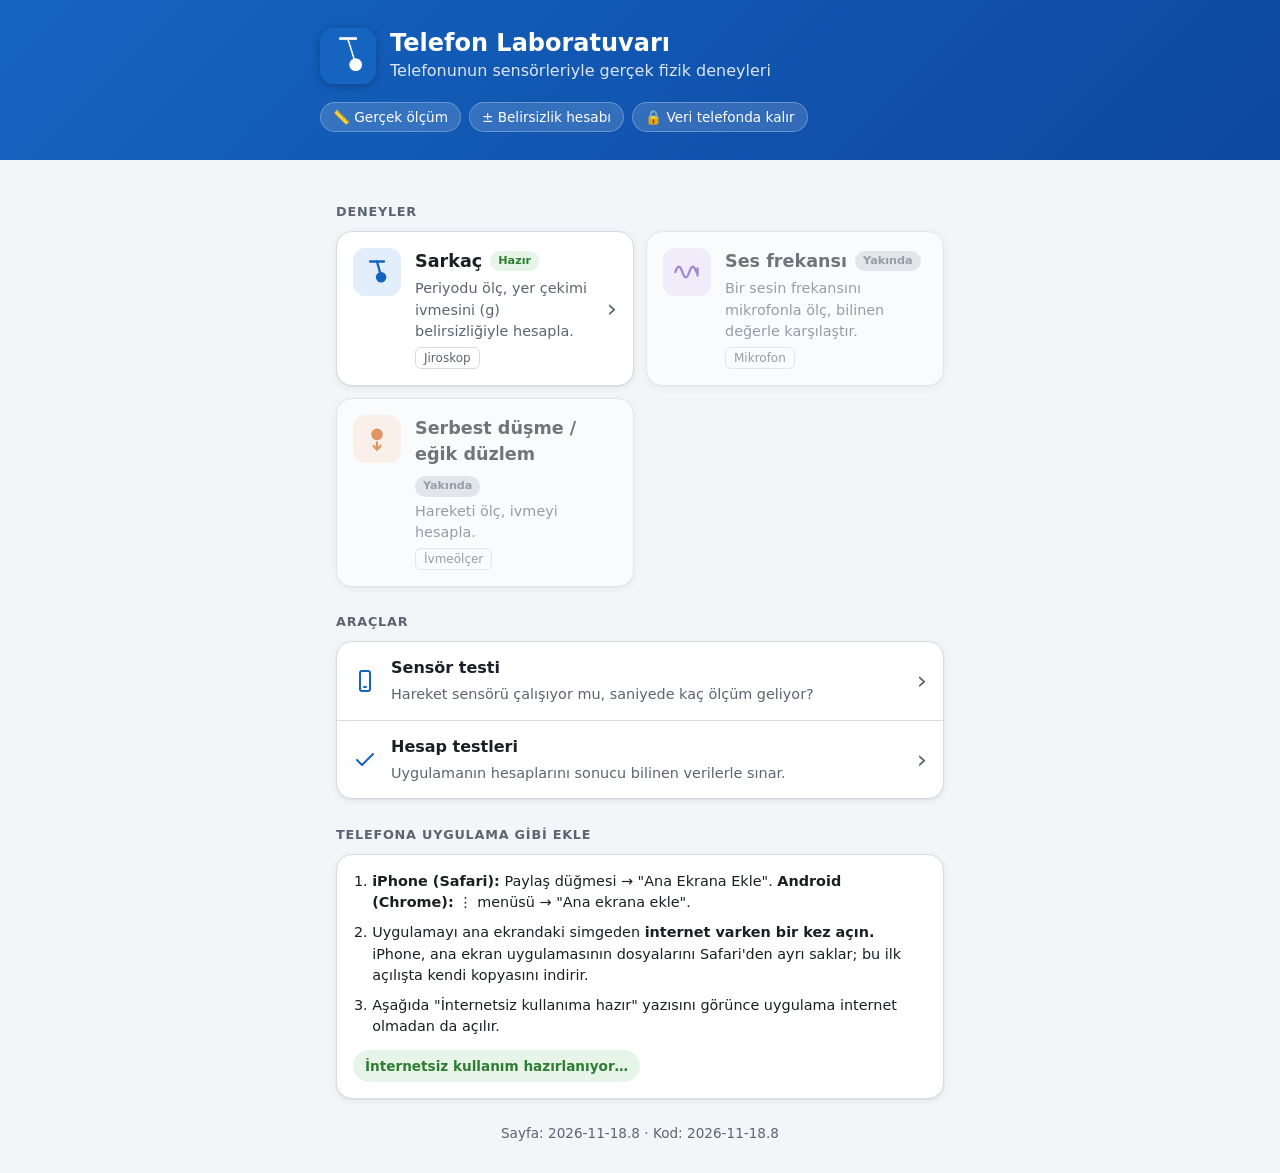
==== index.html @ b3d7de35 "Ana menü yeni tasarım: kartlar, simgeler, durum rozetleri - Mavi geçişli üst şerit: uygulama simgesi" ====
<!doctype html>
<html lang="tr">
<head>
  <meta charset="utf-8">
  <meta name="viewport" content="width=device-width, initial-scale=1, viewport-fit=cover">
  <title>Telefon Laboratuvarı</title>
  <!-- Uygulama (PWA) bilgileri: ana ekrana ekleme, simge, renk -->
  <link rel="manifest" href="manifest.webmanifest">
  <meta name="theme-color" content="#1565c0">
  <link rel="icon" href="ikonlar/ikon-192.png">
  <link rel="apple-touch-icon" href="ikonlar/ikon-180.png">
  <meta name="apple-mobile-web-app-title" content="Telefon Lab">
  <meta name="apple-mobile-web-app-capable" content="yes">
  <link rel="stylesheet" href="css/stil.css">
</head>
<body class="ana-sayfa">
  <!-- Üst bölüm: uygulama simgesi, adı ve kısa tanıtım -->
  <header class="kahraman">
    <div class="kahraman-ic">
      <img class="kahraman-ikon" src="ikonlar/ikon-192.png" alt="" width="56" height="56">
      <div>
        <h1>Telefon Laboratuvarı</h1>
        <p>Telefonunun sensörleriyle gerçek fizik deneyleri</p>
      </div>
    </div>
    <ul class="ozellikler" aria-label="Uygulamanın özellikleri">
      <li>📏 Gerçek ölçüm</li>
      <li>± Belirsizlik hesabı</li>
      <li>🔒 Veri telefonda kalır</li>
    </ul>
  </header>

  <main>
    <h2 class="bolum-basligi">Deneyler</h2>
    <div class="kartlar">
      <!-- Hazır deney: kartın tamamı bağlantı -->
      <a class="kart" href="sarkac.html">
        <span class="kart-ikon ikon-mavi" aria-hidden="true">
          <!-- Sarkaç simgesi -->
          <svg viewBox="0 0 24 24"><path d="M6 3h12" /><path d="M12 3l3 11" /><circle cx="15.5" cy="16.5" r="3.5" class="dolu" /></svg>
        </span>
        <span class="kart-metin">
          <span class="kart-baslik">Sarkaç <span class="rozet rozet-hazir">Hazır</span></span>
          <span class="kart-aciklama">Periyodu ölç, yer çekimi ivmesini (g) belirsizliğiyle hesapla.</span>
          <span class="kart-sensor">Jiroskop</span>
        </span>
        <span class="kart-ok" aria-hidden="true">›</span>
      </a>

      <!-- Henüz hazır olmayan deneyler: bağlantı değil -->
      <div class="kart kart-pasif" aria-disabled="true">
        <span class="kart-ikon ikon-mor" aria-hidden="true">
          <!-- Ses dalgası simgesi -->
          <svg viewBox="0 0 24 24"><path d="M2 12c2-6 4-6 6 0s4 6 6 0 4-6 6 0" /><path d="M21 9v6" /></svg>
        </span>
        <span class="kart-metin">
          <span class="kart-baslik">Ses frekansı <span class="rozet">Yakında</span></span>
          <span class="kart-aciklama">Bir sesin frekansını mikrofonla ölç, bilinen değerle karşılaştır.</span>
          <span class="kart-sensor">Mikrofon</span>
        </span>
      </div>

      <div class="kart kart-pasif" aria-disabled="true">
        <span class="kart-ikon ikon-turuncu" aria-hidden="true">
          <!-- Düşen top simgesi -->
          <svg viewBox="0 0 24 24"><circle cx="12" cy="8" r="4" class="dolu" /><path d="M12 15v6" /><path d="M9 18l3 3 3-3" /></svg>
        </span>
        <span class="kart-metin">
          <span class="kart-baslik">Serbest düşme / eğik düzlem <span class="rozet">Yakında</span></span>
          <span class="kart-aciklama">Hareketi ölç, ivmeyi hesapla.</span>
          <span class="kart-sensor">İvmeölçer</span>
        </span>
      </div>
    </div>

    <h2 class="bolum-basligi">Araçlar</h2>
    <div class="liste-kutusu">
      <a class="liste-satiri" href="sensor-testi.html">
        <span class="liste-ikon" aria-hidden="true">
          <svg viewBox="0 0 24 24"><rect x="7" y="2" width="10" height="20" rx="2" /><path d="M11 18h2" /></svg>
        </span>
        <span class="kart-metin">
          <span class="liste-baslik">Sensör testi</span>
          <span class="kart-aciklama">Hareket sensörü çalışıyor mu, saniyede kaç ölçüm geliyor?</span>
        </span>
        <span class="kart-ok" aria-hidden="true">›</span>
      </a>
      <a class="liste-satiri" href="testler/index.html">
        <span class="liste-ikon" aria-hidden="true">
          <svg viewBox="0 0 24 24"><path d="M4 12l5 5L20 6" /></svg>
        </span>
        <span class="kart-metin">
          <span class="liste-baslik">Hesap testleri</span>
          <span class="kart-aciklama">Uygulamanın hesaplarını sonucu bilinen verilerle sınar.</span>
        </span>
        <span class="kart-ok" aria-hidden="true">›</span>
      </a>
    </div>

    <h2 class="bolum-basligi">Telefona uygulama gibi ekle</h2>
    <div class="bilgi-kutusu">
      <ol class="adimlar">
        <li><strong>iPhone (Safari):</strong> Paylaş düğmesi → "Ana Ekrana Ekle".
          <strong>Android (Chrome):</strong> ⋮ menüsü → "Ana ekrana ekle".</li>
        <li>Uygulamayı ana ekrandaki simgeden <strong>internet varken bir kez açın.</strong>
          iPhone, ana ekran uygulamasının dosyalarını Safari'den ayrı saklar; bu ilk açılışta kendi kopyasını indirir.</li>
        <li>Aşağıda "İnternetsiz kullanıma hazır" yazısını görünce uygulama internet olmadan da açılır.</li>
      </ol>
      <p id="cevrimdisiDurum" class="durum-hapi"></p>
    </div>

    <p id="surum" class="kucuk surum">Sayfa: 2026-11-18.8</p>
  </main>

  <script type="module" src="js/sayfalar/ana-sayfa.js"></script>
</body>
</html>
---- css/stil.css ----
/* css/stil.css — Tüm sayfaların ortak stili.
   Telefon ekranı öncelikli; büyük butonlar, okunaklı sayılar. */

:root {
  --arka-plan: #ffffff;
  --yazi: #1b1f24;
  --soluk-yazi: #5b6470;
  --vurgu: #1565c0;
  --hata: #c62828;
  --cizgi: #d7dce2;
  /* Grafik serilerinin renkleri */
  --seri-1: #1565c0;
  --seri-2: #e65100;
  --seri-3: #2e7d32;
  /* Ana menü kartları */
  --sayfa-zemini: #f3f5f8;   /* kartların arkasındaki hafif gri zemin */
  --kart: #ffffff;
  --golge: 0 1px 2px rgba(16, 24, 40, 0.06), 0 2px 8px rgba(16, 24, 40, 0.06);
  --basari: #2e7d32;
  --basari-zemin: #e7f4e8;
}

/* Telefon karanlık moddaysa renkleri değiştir */
@media (prefers-color-scheme: dark) {
  :root {
    --arka-plan: #121417;
    --yazi: #e8eaed;
    --soluk-yazi: #9aa3ad;
    --vurgu: #64a8f0;
    --hata: #ef7070;
    --cizgi: #2c3138;
    --seri-1: #64a8f0;
    --seri-2: #ffa25c;
    --seri-3: #6fcf7a;
    --sayfa-zemini: #0d0f12;
    --kart: #1a1d22;
    --golge: none;
    --basari: #7fd38a;
    --basari-zemin: #1d3322;
  }
}

* { box-sizing: border-box; }

body {
  margin: 0;
  background: var(--arka-plan);
  color: var(--yazi);
  font-family: system-ui, -apple-system, "Segoe UI", Roboto, sans-serif;
  line-height: 1.5;
}

main {
  max-width: 40rem;
  margin: 0 auto;
  padding: 16px;
}

h1 { font-size: 1.6rem; margin: 0.5rem 0; }
h2 { font-size: 1.1rem; margin: 1.5rem 0 0.5rem; }

button {
  font-size: 1.1rem;
  padding: 0.8rem 1.2rem;
  margin: 0.25rem 0.25rem 0.25rem 0;
  border: none;
  border-radius: 8px;
  background: var(--vurgu);
  color: #fff;
}
button:disabled { opacity: 0.4; }

select { font-size: 1rem; padding: 0.4rem; }
/* 16px'ten küçük yazı tipi iPhone'da kutuya dokununca sayfayı yakınlaştırır; 1rem = 16px */
input { font-size: 1rem; padding: 0.4rem; }
h3 { font-size: 1rem; margin: 1.2rem 0 0.3rem; }

/* Ana sonuç (ör. periyot) büyük yazılır */
.sonuc {
  font-size: 1.6rem;
  font-weight: 700;
  font-variant-numeric: tabular-nums;
  margin: 0.5rem 0;
}

/* Güvenilir olmayan sonuç: üstü çizili ve soluk */
.sonuc.guvenilmez {
  color: var(--soluk-yazi);
  text-decoration: line-through;
}

/* Grafik */
.grafik {
  display: block;
  width: 100%;
  height: 240px;
  border: 1px solid var(--cizgi);
  border-radius: 8px;
}
.aciklama { margin: 0.4rem 0; font-size: 0.9rem; }
.aciklama-etiketi { margin-right: 1rem; white-space: nowrap; }
.aciklama-noktasi {
  display: inline-block;
  width: 0.7rem;
  height: 0.7rem;
  border-radius: 50%;
  margin-right: 0.3rem;
  vertical-align: middle;
}

/* ===================== Ana menü (index.html) ===================== */

body.ana-sayfa { background: var(--sayfa-zemini); }

/* Üst bölüm: mavi geçişli şerit. iPhone'un çentiği için üstte güvenli boşluk bırakılır. */
.kahraman {
  background: linear-gradient(135deg, #1565c0 0%, #0d47a1 100%);
  color: #fff;
  padding: calc(env(safe-area-inset-top, 0px) + 28px) 16px 28px;
}
.kahraman-ic {
  max-width: 40rem;
  margin: 0 auto;
  display: flex;
  align-items: center;
  gap: 14px;
}
.kahraman-ikon {
  width: 56px;
  height: 56px;
  border-radius: 14px;
  box-shadow: 0 2px 8px rgba(0, 0, 0, 0.25);
  flex-shrink: 0;
}
.kahraman h1 { margin: 0; font-size: 1.5rem; line-height: 1.2; }
.kahraman p { margin: 2px 0 0; opacity: 0.85; }

/* Özellik "hapları" */
.ozellikler {
  max-width: 40rem;
  margin: 18px auto 0;
  padding: 0;
  list-style: none;
  display: flex;
  flex-wrap: wrap;
  gap: 8px;
}
.ozellikler li {
  background: rgba(255, 255, 255, 0.15);
  border: 1px solid rgba(255, 255, 255, 0.25);
  border-radius: 999px;
  padding: 4px 12px;
  font-size: 0.85rem;
}

.bolum-basligi {
  font-size: 0.8rem;
  font-weight: 700;
  letter-spacing: 0.06em;
  text-transform: uppercase;
  color: var(--soluk-yazi);
  margin: 1.6rem 0 0.6rem;
}

/* Deney kartları: telefonda alt alta, geniş ekranda iki sütun */
.kartlar { display: grid; gap: 12px; }
@media (min-width: 600px) {
  .kartlar { grid-template-columns: 1fr 1fr; }
}

.kart {
  display: flex;
  align-items: flex-start;
  gap: 14px;
  padding: 16px;
  background: var(--kart);
  border: 1px solid var(--cizgi);
  border-radius: 16px;
  box-shadow: var(--golge);
  color: inherit;
  text-decoration: none;
  transition: transform 0.1s ease;
}
a.kart:active, a.liste-satiri:active { transform: scale(0.98); }
.kart-pasif { opacity: 0.6; }

/* Kartın solundaki renkli simge kutusu */
.kart-ikon {
  width: 48px;
  height: 48px;
  border-radius: 12px;
  display: grid;
  place-items: center;
  flex-shrink: 0;
}
.kart-ikon svg, .liste-ikon svg {
  width: 28px;
  height: 28px;
  fill: none;
  stroke: currentColor;
  stroke-width: 2;
  stroke-linecap: round;
  stroke-linejoin: round;
}
.kart-ikon svg .dolu, .liste-ikon svg .dolu { fill: currentColor; }
.ikon-mavi { background: #e3eefc; color: #1565c0; }
.ikon-mor { background: #efe7fb; color: #6a3fc0; }
.ikon-turuncu { background: #fdeee2; color: #d35400; }
@media (prefers-color-scheme: dark) {
  .ikon-mavi { background: #16304f; color: #8cc0f5; }
  .ikon-mor { background: #2c2240; color: #c3a6f2; }
  .ikon-turuncu { background: #3b2618; color: #f5b07a; }
}

.kart-metin { display: flex; flex-direction: column; gap: 4px; flex: 1; min-width: 0; }
.kart-baslik {
  font-weight: 700;
  font-size: 1.1rem;
  display: flex;
  flex-wrap: wrap;
  align-items: center;
  gap: 8px;
}
.kart-aciklama { font-size: 0.9rem; color: var(--soluk-yazi); }
.kart-sensor {
  align-self: flex-start;
  font-size: 0.75rem;
  color: var(--soluk-yazi);
  border: 1px solid var(--cizgi);
  border-radius: 6px;
  padding: 1px 8px;
}
.kart-ok { font-size: 1.6rem; color: var(--soluk-yazi); align-self: center; line-height: 1; }

/* Durum rozeti: "Hazır" yeşil, diğerleri gri */
.rozet {
  font-size: 0.7rem;
  font-weight: 700;
  padding: 2px 8px;
  border-radius: 999px;
  background: var(--cizgi);
  color: var(--soluk-yazi);
}
.rozet-hazir { background: var(--basari-zemin); color: var(--basari); }

/* Araçlar: tek kutu içinde satırlar */
.liste-kutusu {
  background: var(--kart);
  border: 1px solid var(--cizgi);
  border-radius: 16px;
  box-shadow: var(--golge);
  overflow: hidden;
}
.liste-satiri {
  display: flex;
  align-items: center;
  gap: 14px;
  padding: 14px 16px;
  color: inherit;
  text-decoration: none;
}
.liste-satiri + .liste-satiri { border-top: 1px solid var(--cizgi); }
.liste-ikon { color: var(--vurgu); display: grid; place-items: center; flex-shrink: 0; }
.liste-ikon svg { width: 24px; height: 24px; }
.liste-baslik { font-weight: 600; }

/* Ana ekrana ekleme kutusu */
.bilgi-kutusu {
  background: var(--kart);
  border: 1px solid var(--cizgi);
  border-radius: 16px;
  box-shadow: var(--golge);
  padding: 4px 16px 16px;
  font-size: 0.9rem;
}
.adimlar { padding-left: 1.2rem; margin: 12px 0; }
.adimlar li { margin-bottom: 8px; }
.durum-hapi {
  display: inline-block;
  margin: 0;
  padding: 6px 12px;
  border-radius: 999px;
  background: var(--basari-zemin);
  color: var(--basari);
  font-size: 0.85rem;
  font-weight: 600;
}
.durum-hapi:empty { display: none; }
.surum { text-align: center; margin-top: 1.5rem; }

/* Sayfaların üstündeki "Ana menü" bağlantısı */
.geri { display: inline-block; margin-top: 0.5rem; color: var(--vurgu); }

/* Test sayfası için */
.basarili { color: #2e7d32; }
.basarisiz { color: var(--hata); font-weight: 600; }

.durum { font-weight: 600; }
.durum.hata { color: var(--hata); }

table { width: 100%; border-collapse: collapse; }
th, td { padding: 0.4rem; border-bottom: 1px solid var(--cizgi); text-align: left; }
/* Başlık satırı olan tablolarda (thead) ilk sütun sola, diğerleri sağa yaslı */
thead th { text-align: right; font-size: 0.9rem; }
thead th:first-child, tbody td:first-child { text-align: left; }
/* Sayılar ve birimleri ("1,558 s") ikiye bölünmesin */
tbody td:not(:first-child) { white-space: nowrap; }
td {
  text-align: right;
  /* Sayılar değişirken genişlik oynamasın diye eşit genişlikli rakamlar */
  font-variant-numeric: tabular-nums;
}

.kucuk { font-size: 0.85rem; color: var(--soluk-yazi); word-break: break-word; }
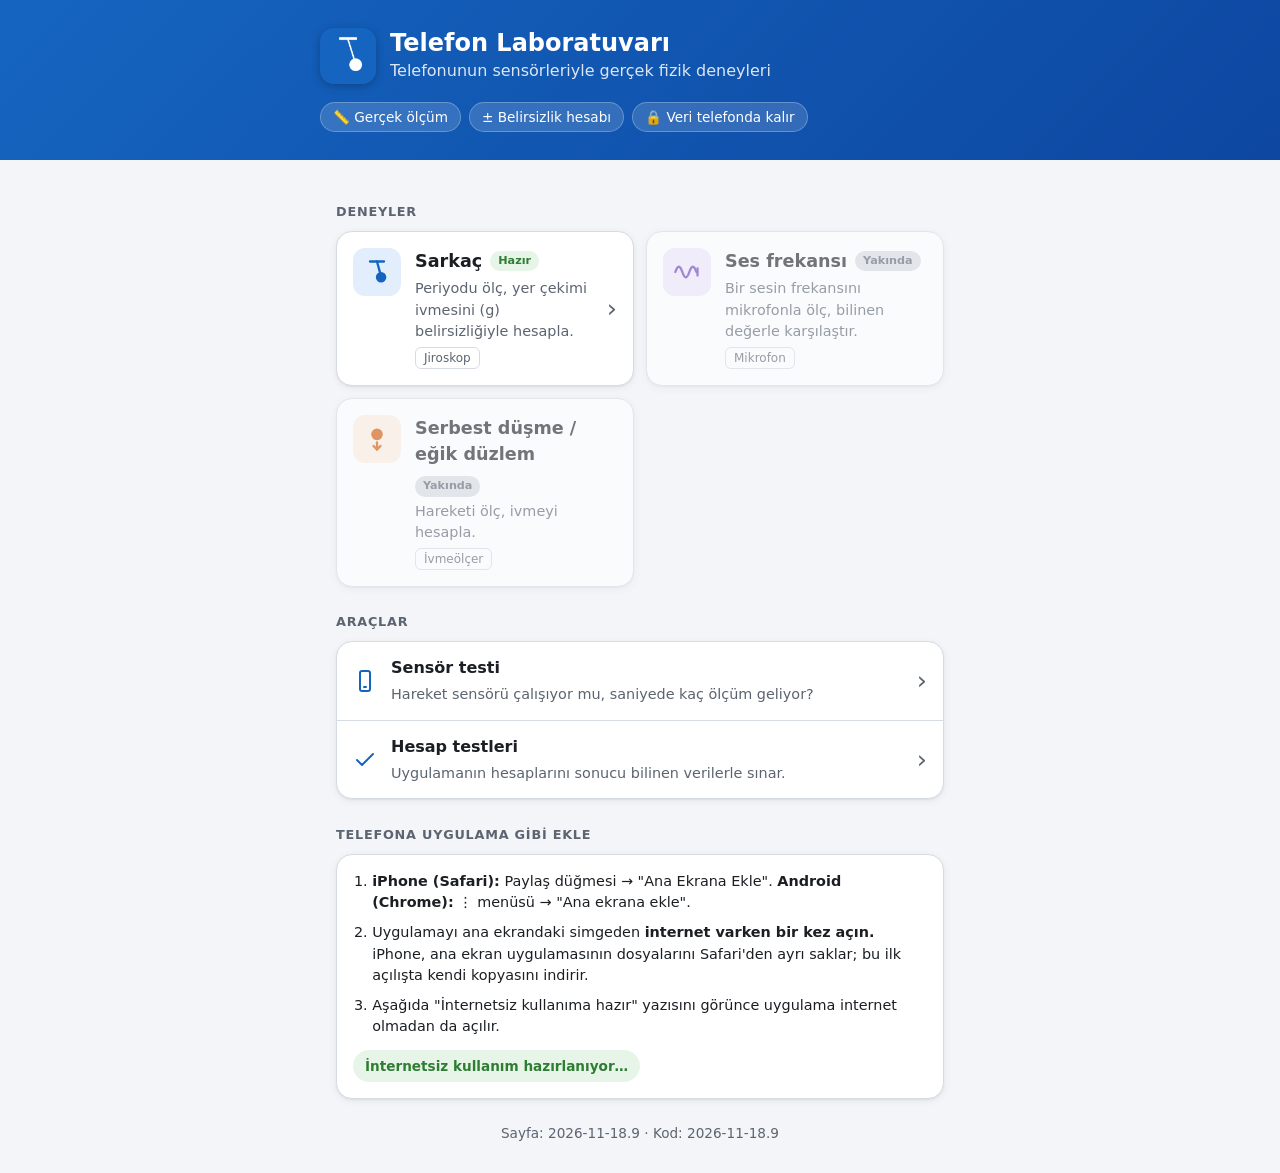
==== commit 1c880981: "Sarkaç sayfası yeni tasarım; sonuç durum rozeti - Ana menüyle aynı görsel dil: üst şerit, bölüm kart" ====
--- a/index.html
+++ b/index.html
@@ -109,7 +109,7 @@
       <p id="cevrimdisiDurum" class="durum-hapi"></p>
     </div>
 
-    <p id="surum" class="kucuk surum">Sayfa: 2026-11-18.8</p>
+    <p id="surum" class="kucuk surum">Sayfa: 2026-11-18.9</p>
   </main>
 
   <script type="module" src="js/sayfalar/ana-sayfa.js"></script>
--- a/css/stil.css
+++ b/css/stil.css
@@ -18,6 +18,10 @@
   --golge: 0 1px 2px rgba(16, 24, 40, 0.06), 0 2px 8px rgba(16, 24, 40, 0.06);
   --basari: #2e7d32;
   --basari-zemin: #e7f4e8;
+  --dikkat: #b45309;
+  --dikkat-zemin: #fdf0e1;
+  --hata-zemin: #fdecec;
+  --giris-zemin: #f6f7f9;
 }
 
 /* Telefon karanlık moddaysa renkleri değiştir */
@@ -37,6 +41,10 @@
     --golge: none;
     --basari: #7fd38a;
     --basari-zemin: #1d3322;
+    --dikkat: #f5b462;
+    --dikkat-zemin: #3a2a14;
+    --hata-zemin: #3a1c1c;
+    --giris-zemin: #22262c;
   }
 }
 
@@ -288,6 +296,96 @@
 .durum-hapi:empty { display: none; }
 .surum { text-align: center; margin-top: 1.5rem; }
 
+/* ===================== Deney sayfaları (sarkac.html) ===================== */
+
+body.uygulama-sayfasi { background: var(--sayfa-zemini); }
+
+/* Üst şerit: ana menüdeki şeridin daha ince hâli */
+.ust-serit {
+  background: linear-gradient(135deg, #1565c0 0%, #0d47a1 100%);
+  color: #fff;
+  padding: calc(env(safe-area-inset-top, 0px) + 12px) 16px 18px;
+}
+.ust-serit-ic {
+  max-width: 40rem;
+  margin: 0 auto;
+  display: flex;
+  align-items: center;
+  gap: 12px;
+  flex-wrap: wrap;
+}
+.ust-serit h1 { margin: 0; font-size: 1.4rem; line-height: 1.2; }
+.ust-serit p { margin: 0; opacity: 0.85; font-size: 0.9rem; }
+.geri-dugmesi {
+  flex-basis: 100%;           /* kendi satırında dursun */
+  color: #fff;
+  text-decoration: none;
+  font-size: 0.95rem;
+  opacity: 0.9;
+}
+.ikon-beyaz { background: rgba(255, 255, 255, 0.18); color: #fff; }
+
+/* Bölüm kartları */
+.kart-bolum {
+  background: var(--kart);
+  border: 1px solid var(--cizgi);
+  border-radius: 16px;
+  box-shadow: var(--golge);
+  padding: 16px;
+  margin-bottom: 14px;
+}
+.kart-bolum h2 { margin-top: 0; }
+
+/* Form alanları: etiket üstte, kutu altta; iki alan yan yana */
+.alan-satiri { display: grid; grid-template-columns: 1fr 1fr; gap: 12px; margin-bottom: 8px; }
+.alan { display: flex; flex-direction: column; gap: 4px; margin-bottom: 8px; }
+.alan-etiketi { font-size: 0.8rem; font-weight: 600; color: var(--soluk-yazi); }
+.alan input, .alan select {
+  width: 100%;
+  font-size: 1rem;           /* 16px'ten küçükse iPhone dokununca yakınlaştırır */
+  padding: 10px 12px;
+  border: 1px solid var(--cizgi);
+  border-radius: 10px;
+  background: var(--giris-zemin);
+  color: var(--yazi);
+}
+.alan input:focus, .alan select:focus { outline: 2px solid var(--vurgu); outline-offset: 1px; }
+
+/* Büyük ana düğme */
+.ana-dugme {
+  display: block;
+  width: 100%;
+  margin: 8px 0 0;
+  padding: 14px;
+  font-size: 1.1rem;
+  font-weight: 700;
+  border-radius: 12px;
+}
+
+/* Durum mesajı kutusu (geri sayım, kayıt, hata) */
+.durum-kutusu {
+  margin: 10px 0 0;
+  padding: 10px 12px;
+  border-radius: 10px;
+  background: var(--giris-zemin);
+  font-weight: 600;
+}
+.durum-kutusu.hata { background: var(--hata-zemin); }
+
+/* Açılır talimat kutuları */
+details.talimat { margin-top: 14px; border-top: 1px solid var(--cizgi); padding-top: 10px; }
+details summary { cursor: pointer; font-weight: 600; color: var(--vurgu); }
+summary .ozet-basligi { display: inline; margin: 0; }
+
+/* Sonuç kartı: g büyük yazılır, üstünde durum rozeti */
+.buyuk-sonuc { font-size: 2rem; margin: 6px 0 12px; }
+.sonuc-karti .rozet { display: inline-block; margin: 0; font-size: 0.8rem; }
+.rozet-dikkat { background: var(--dikkat-zemin); color: var(--dikkat); }
+.rozet-hata { background: var(--hata-zemin); color: var(--hata); }
+
+.aciklama-listesi { padding-left: 1.2rem; margin: 6px 0; }
+.aciklama-listesi li { margin-bottom: 6px; }
+
 /* Sayfaların üstündeki "Ana menü" bağlantısı */
 .geri { display: inline-block; margin-top: 0.5rem; color: var(--vurgu); }
 
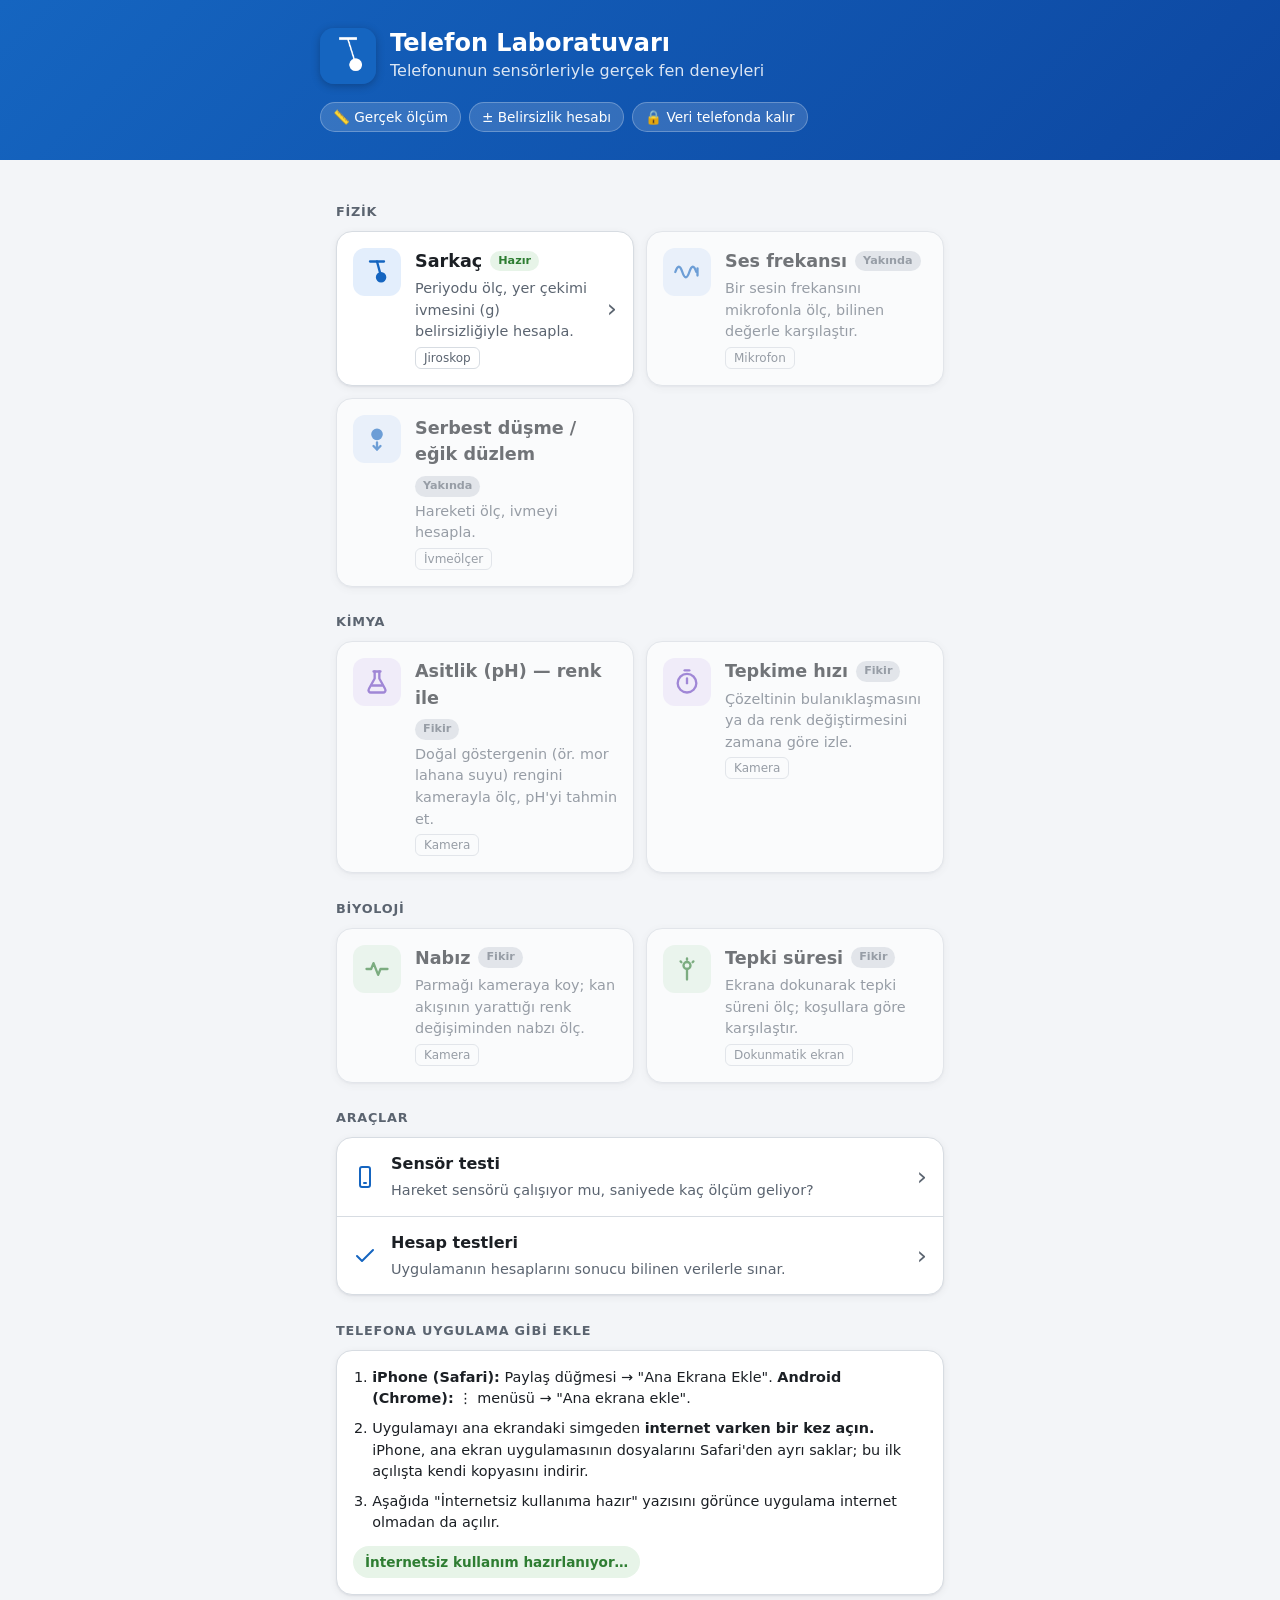
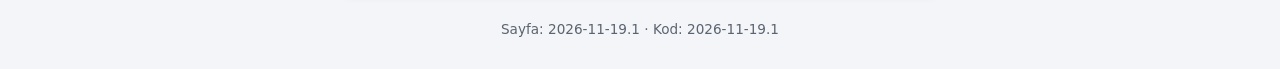
==== commit 3beb325d: "Kapsam fen bilimlerine genişledi: fizik, kimya, biyoloji - CLAUDE.md: proje özeti, deney listesi ve " ====
--- a/index.html
+++ b/index.html
@@ -20,7 +20,7 @@
       <img class="kahraman-ikon" src="ikonlar/ikon-192.png" alt="" width="56" height="56">
       <div>
         <h1>Telefon Laboratuvarı</h1>
-        <p>Telefonunun sensörleriyle gerçek fizik deneyleri</p>
+        <p>Telefonunun sensörleriyle gerçek fen deneyleri</p>
       </div>
     </div>
     <ul class="ozellikler" aria-label="Uygulamanın özellikleri">
@@ -31,7 +31,9 @@
   </header>
 
   <main>
-    <h2 class="bolum-basligi">Deneyler</h2>
+    <!-- Deneyler derslere göre gruplu. Renk dersi gösterir: fizik mavi, kimya mor, biyoloji yeşil.
+         Rozetler: "Hazır" (kullanılabilir), "Yakında" (yapılacağı kesin), "Fikir" (önce çalışabilirliği sınanacak). -->
+    <h2 class="bolum-basligi">Fizik</h2>
     <div class="kartlar">
       <!-- Hazır deney: kartın tamamı bağlantı -->
       <a class="kart" href="sarkac.html">
@@ -49,7 +51,7 @@
 
       <!-- Henüz hazır olmayan deneyler: bağlantı değil -->
       <div class="kart kart-pasif" aria-disabled="true">
-        <span class="kart-ikon ikon-mor" aria-hidden="true">
+        <span class="kart-ikon ikon-mavi" aria-hidden="true">
           <!-- Ses dalgası simgesi -->
           <svg viewBox="0 0 24 24"><path d="M2 12c2-6 4-6 6 0s4 6 6 0 4-6 6 0" /><path d="M21 9v6" /></svg>
         </span>
@@ -61,7 +63,7 @@
       </div>
 
       <div class="kart kart-pasif" aria-disabled="true">
-        <span class="kart-ikon ikon-turuncu" aria-hidden="true">
+        <span class="kart-ikon ikon-mavi" aria-hidden="true">
           <!-- Düşen top simgesi -->
           <svg viewBox="0 0 24 24"><circle cx="12" cy="8" r="4" class="dolu" /><path d="M12 15v6" /><path d="M9 18l3 3 3-3" /></svg>
         </span>
@@ -69,6 +71,58 @@
           <span class="kart-baslik">Serbest düşme / eğik düzlem <span class="rozet">Yakında</span></span>
           <span class="kart-aciklama">Hareketi ölç, ivmeyi hesapla.</span>
           <span class="kart-sensor">İvmeölçer</span>
+        </span>
+      </div>
+    </div>
+
+    <h2 class="bolum-basligi">Kimya</h2>
+    <div class="kartlar">
+      <div class="kart kart-pasif" aria-disabled="true">
+        <span class="kart-ikon ikon-mor" aria-hidden="true">
+          <!-- Deney şişesi simgesi -->
+          <svg viewBox="0 0 24 24"><path d="M9 3h6" /><path d="M10 3v6l-5 9a2 2 0 0 0 2 3h10a2 2 0 0 0 2-3l-5-9V3" /><path d="M7.5 15h9" /></svg>
+        </span>
+        <span class="kart-metin">
+          <span class="kart-baslik">Asitlik (pH) — renk ile <span class="rozet">Fikir</span></span>
+          <span class="kart-aciklama">Doğal göstergenin (ör. mor lahana suyu) rengini kamerayla ölç, pH'yi tahmin et.</span>
+          <span class="kart-sensor">Kamera</span>
+        </span>
+      </div>
+      <div class="kart kart-pasif" aria-disabled="true">
+        <span class="kart-ikon ikon-mor" aria-hidden="true">
+          <!-- Kronometre simgesi -->
+          <svg viewBox="0 0 24 24"><circle cx="12" cy="13" r="8" /><path d="M12 13V9" /><path d="M10 2h4" /></svg>
+        </span>
+        <span class="kart-metin">
+          <span class="kart-baslik">Tepkime hızı <span class="rozet">Fikir</span></span>
+          <span class="kart-aciklama">Çözeltinin bulanıklaşmasını ya da renk değiştirmesini zamana göre izle.</span>
+          <span class="kart-sensor">Kamera</span>
+        </span>
+      </div>
+    </div>
+
+    <h2 class="bolum-basligi">Biyoloji</h2>
+    <div class="kartlar">
+      <div class="kart kart-pasif" aria-disabled="true">
+        <span class="kart-ikon ikon-yesil" aria-hidden="true">
+          <!-- Kalp ritmi simgesi -->
+          <svg viewBox="0 0 24 24"><path d="M3 12h4l2-5 4 10 2-5h6" /></svg>
+        </span>
+        <span class="kart-metin">
+          <span class="kart-baslik">Nabız <span class="rozet">Fikir</span></span>
+          <span class="kart-aciklama">Parmağı kameraya koy; kan akışının yarattığı renk değişiminden nabzı ölç.</span>
+          <span class="kart-sensor">Kamera</span>
+        </span>
+      </div>
+      <div class="kart kart-pasif" aria-disabled="true">
+        <span class="kart-ikon ikon-yesil" aria-hidden="true">
+          <!-- Dokunma simgesi -->
+          <svg viewBox="0 0 24 24"><circle cx="12" cy="9" r="3" /><path d="M12 3v1" /><path d="M6.5 5.5l.7.7" /><path d="M17.5 5.5l-.7.7" /><path d="M12 12v9" /></svg>
+        </span>
+        <span class="kart-metin">
+          <span class="kart-baslik">Tepki süresi <span class="rozet">Fikir</span></span>
+          <span class="kart-aciklama">Ekrana dokunarak tepki süreni ölç; koşullara göre karşılaştır.</span>
+          <span class="kart-sensor">Dokunmatik ekran</span>
         </span>
       </div>
     </div>
@@ -109,7 +163,7 @@
       <p id="cevrimdisiDurum" class="durum-hapi"></p>
     </div>
 
-    <p id="surum" class="kucuk surum">Sayfa: 2026-11-18.9</p>
+    <p id="surum" class="kucuk surum">Sayfa: 2026-11-19.1</p>
   </main>
 
   <script type="module" src="js/sayfalar/ana-sayfa.js"></script>
--- a/css/stil.css
+++ b/css/stil.css
@@ -214,10 +214,12 @@
 .ikon-mavi { background: #e3eefc; color: #1565c0; }
 .ikon-mor { background: #efe7fb; color: #6a3fc0; }
 .ikon-turuncu { background: #fdeee2; color: #d35400; }
+.ikon-yesil { background: #e5f4e7; color: #2e7d32; }
 @media (prefers-color-scheme: dark) {
   .ikon-mavi { background: #16304f; color: #8cc0f5; }
   .ikon-mor { background: #2c2240; color: #c3a6f2; }
   .ikon-turuncu { background: #3b2618; color: #f5b07a; }
+  .ikon-yesil { background: #1d3322; color: #7fd38a; }
 }
 
 .kart-metin { display: flex; flex-direction: column; gap: 4px; flex: 1; min-width: 0; }
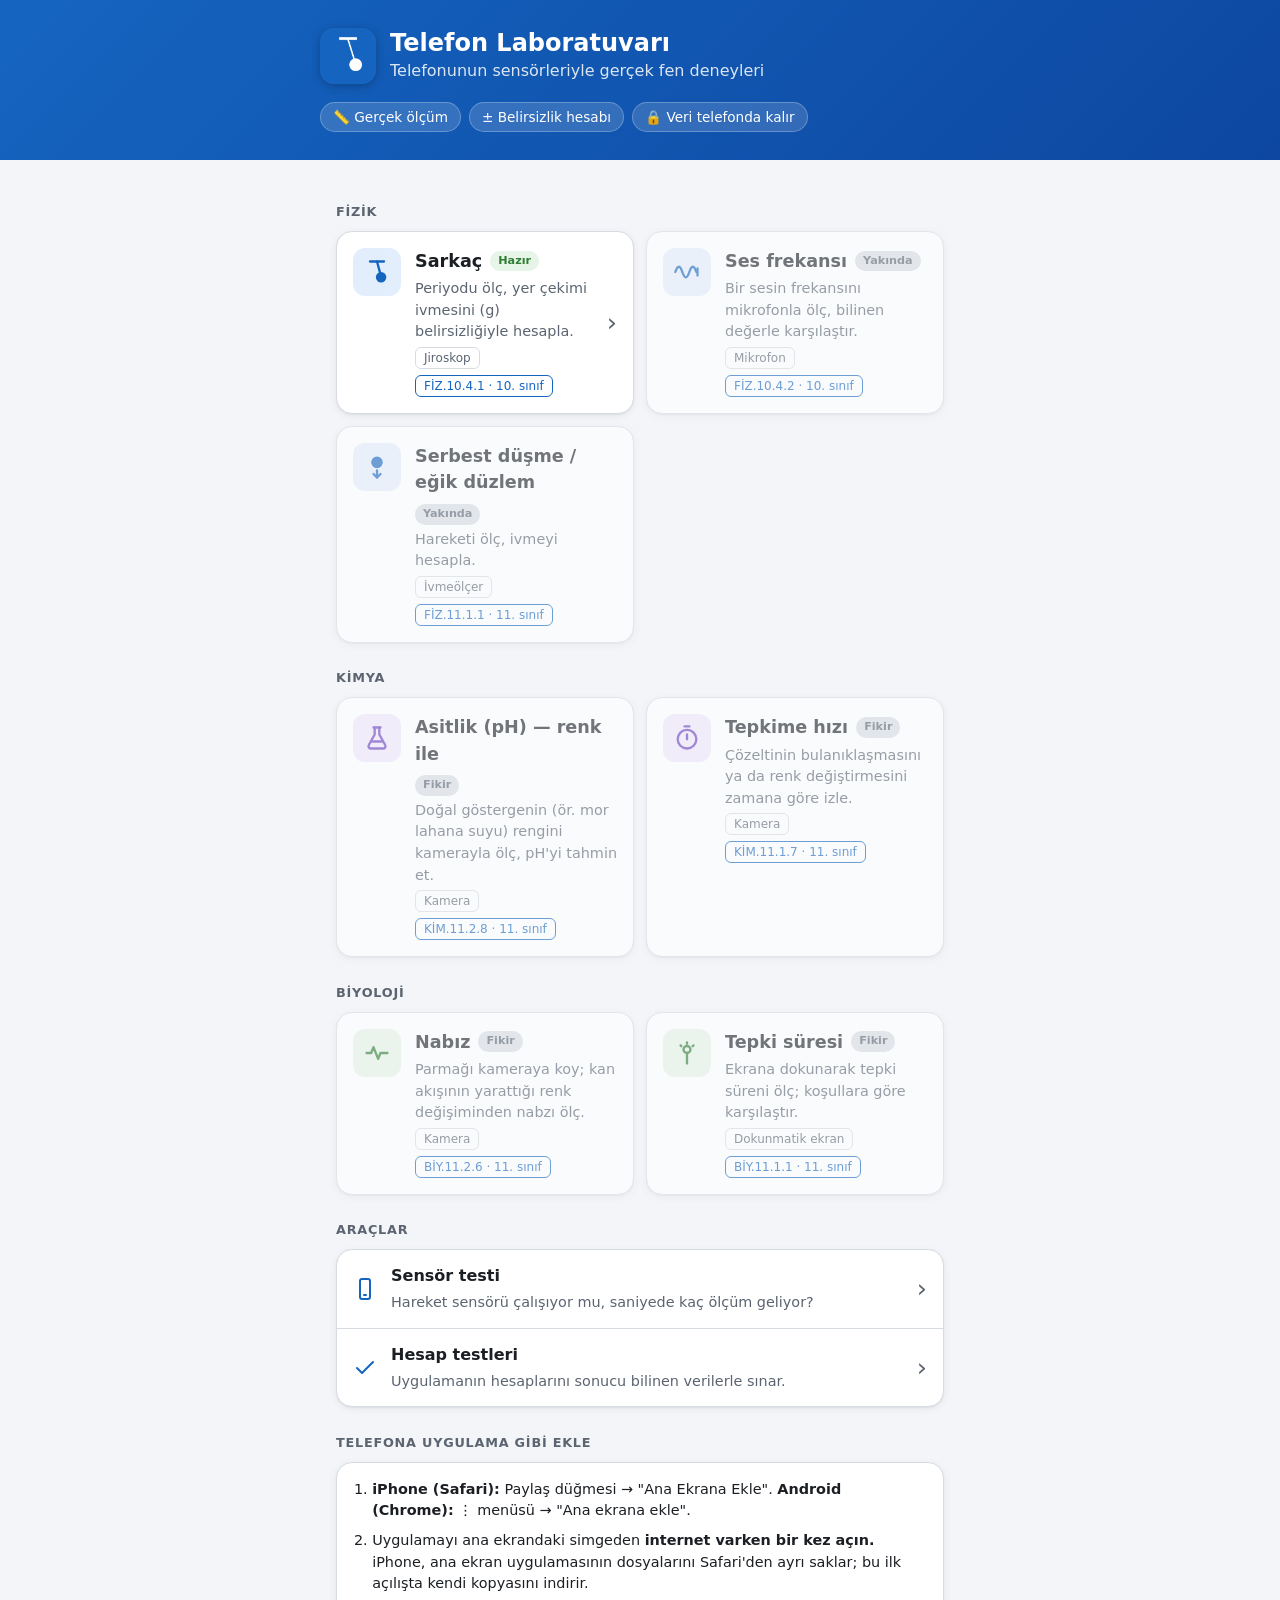
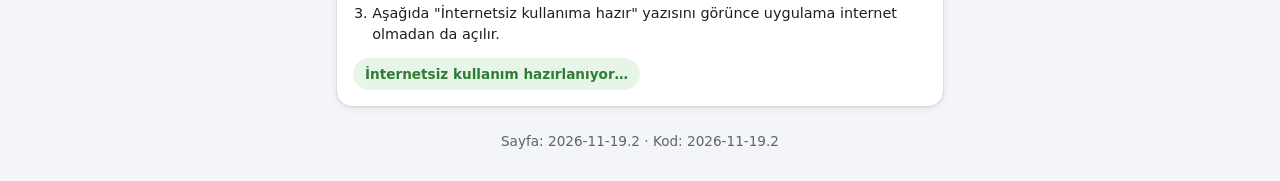
==== commit 204b566e: "Deneylere MEB kazanım kodları eklendi - Ana menü: her deney kartında ilgili kazanım (ör. FİZ.10.4.1 " ====
--- a/index.html
+++ b/index.html
@@ -44,7 +44,7 @@
         <span class="kart-metin">
           <span class="kart-baslik">Sarkaç <span class="rozet rozet-hazir">Hazır</span></span>
           <span class="kart-aciklama">Periyodu ölç, yer çekimi ivmesini (g) belirsizliğiyle hesapla.</span>
-          <span class="kart-sensor">Jiroskop</span>
+          <span class="kart-etiketler"><span class="kart-sensor">Jiroskop</span><span class="kart-kazanim" title="MEB Maarif Modeli öğrenme çıktısı">FİZ.10.4.1 · 10. sınıf</span></span>
         </span>
         <span class="kart-ok" aria-hidden="true">›</span>
       </a>
@@ -58,7 +58,7 @@
         <span class="kart-metin">
           <span class="kart-baslik">Ses frekansı <span class="rozet">Yakında</span></span>
           <span class="kart-aciklama">Bir sesin frekansını mikrofonla ölç, bilinen değerle karşılaştır.</span>
-          <span class="kart-sensor">Mikrofon</span>
+          <span class="kart-etiketler"><span class="kart-sensor">Mikrofon</span><span class="kart-kazanim" title="MEB Maarif Modeli öğrenme çıktısı">FİZ.10.4.2 · 10. sınıf</span></span>
         </span>
       </div>
 
@@ -70,7 +70,7 @@
         <span class="kart-metin">
           <span class="kart-baslik">Serbest düşme / eğik düzlem <span class="rozet">Yakında</span></span>
           <span class="kart-aciklama">Hareketi ölç, ivmeyi hesapla.</span>
-          <span class="kart-sensor">İvmeölçer</span>
+          <span class="kart-etiketler"><span class="kart-sensor">İvmeölçer</span><span class="kart-kazanim" title="MEB Maarif Modeli öğrenme çıktısı">FİZ.11.1.1 · 11. sınıf</span></span>
         </span>
       </div>
     </div>
@@ -85,7 +85,7 @@
         <span class="kart-metin">
           <span class="kart-baslik">Asitlik (pH) — renk ile <span class="rozet">Fikir</span></span>
           <span class="kart-aciklama">Doğal göstergenin (ör. mor lahana suyu) rengini kamerayla ölç, pH'yi tahmin et.</span>
-          <span class="kart-sensor">Kamera</span>
+          <span class="kart-etiketler"><span class="kart-sensor">Kamera</span><span class="kart-kazanim" title="MEB Maarif Modeli öğrenme çıktısı">KİM.11.2.8 · 11. sınıf</span></span>
         </span>
       </div>
       <div class="kart kart-pasif" aria-disabled="true">
@@ -96,7 +96,7 @@
         <span class="kart-metin">
           <span class="kart-baslik">Tepkime hızı <span class="rozet">Fikir</span></span>
           <span class="kart-aciklama">Çözeltinin bulanıklaşmasını ya da renk değiştirmesini zamana göre izle.</span>
-          <span class="kart-sensor">Kamera</span>
+          <span class="kart-etiketler"><span class="kart-sensor">Kamera</span><span class="kart-kazanim" title="MEB Maarif Modeli öğrenme çıktısı">KİM.11.1.7 · 11. sınıf</span></span>
         </span>
       </div>
     </div>
@@ -111,7 +111,7 @@
         <span class="kart-metin">
           <span class="kart-baslik">Nabız <span class="rozet">Fikir</span></span>
           <span class="kart-aciklama">Parmağı kameraya koy; kan akışının yarattığı renk değişiminden nabzı ölç.</span>
-          <span class="kart-sensor">Kamera</span>
+          <span class="kart-etiketler"><span class="kart-sensor">Kamera</span><span class="kart-kazanim" title="MEB Maarif Modeli öğrenme çıktısı">BİY.11.2.6 · 11. sınıf</span></span>
         </span>
       </div>
       <div class="kart kart-pasif" aria-disabled="true">
@@ -122,7 +122,7 @@
         <span class="kart-metin">
           <span class="kart-baslik">Tepki süresi <span class="rozet">Fikir</span></span>
           <span class="kart-aciklama">Ekrana dokunarak tepki süreni ölç; koşullara göre karşılaştır.</span>
-          <span class="kart-sensor">Dokunmatik ekran</span>
+          <span class="kart-etiketler"><span class="kart-sensor">Dokunmatik ekran</span><span class="kart-kazanim" title="MEB Maarif Modeli öğrenme çıktısı">BİY.11.1.1 · 11. sınıf</span></span>
         </span>
       </div>
     </div>
@@ -163,7 +163,7 @@
       <p id="cevrimdisiDurum" class="durum-hapi"></p>
     </div>
 
-    <p id="surum" class="kucuk surum">Sayfa: 2026-11-19.1</p>
+    <p id="surum" class="kucuk surum">Sayfa: 2026-11-19.2</p>
   </main>
 
   <script type="module" src="js/sayfalar/ana-sayfa.js"></script>
--- a/css/stil.css
+++ b/css/stil.css
@@ -240,6 +240,17 @@
   border-radius: 6px;
   padding: 1px 8px;
 }
+/* Sensör ve müfredat kazanımı etiketleri yan yana */
+.kart-etiketler { display: flex; flex-wrap: wrap; gap: 6px; }
+.kart-etiketler .kart-sensor { align-self: auto; }
+.kart-kazanim {
+  font-size: 0.75rem;
+  color: var(--vurgu);
+  border: 1px solid var(--vurgu);
+  border-radius: 6px;
+  padding: 1px 8px;
+  white-space: nowrap;
+}
 .kart-ok { font-size: 1.6rem; color: var(--soluk-yazi); align-self: center; line-height: 1; }
 
 /* Durum rozeti: "Hazır" yeşil, diğerleri gri */
@@ -326,6 +337,15 @@
   opacity: 0.9;
 }
 .ikon-beyaz { background: rgba(255, 255, 255, 0.18); color: #fff; }
+.ust-serit .ust-kazanim {
+  display: inline-block;
+  margin-top: 4px;
+  padding: 1px 8px;
+  border: 1px solid rgba(255, 255, 255, 0.4);
+  border-radius: 6px;
+  font-size: 0.75rem;
+  opacity: 0.95;
+}
 
 /* Bölüm kartları */
 .kart-bolum {
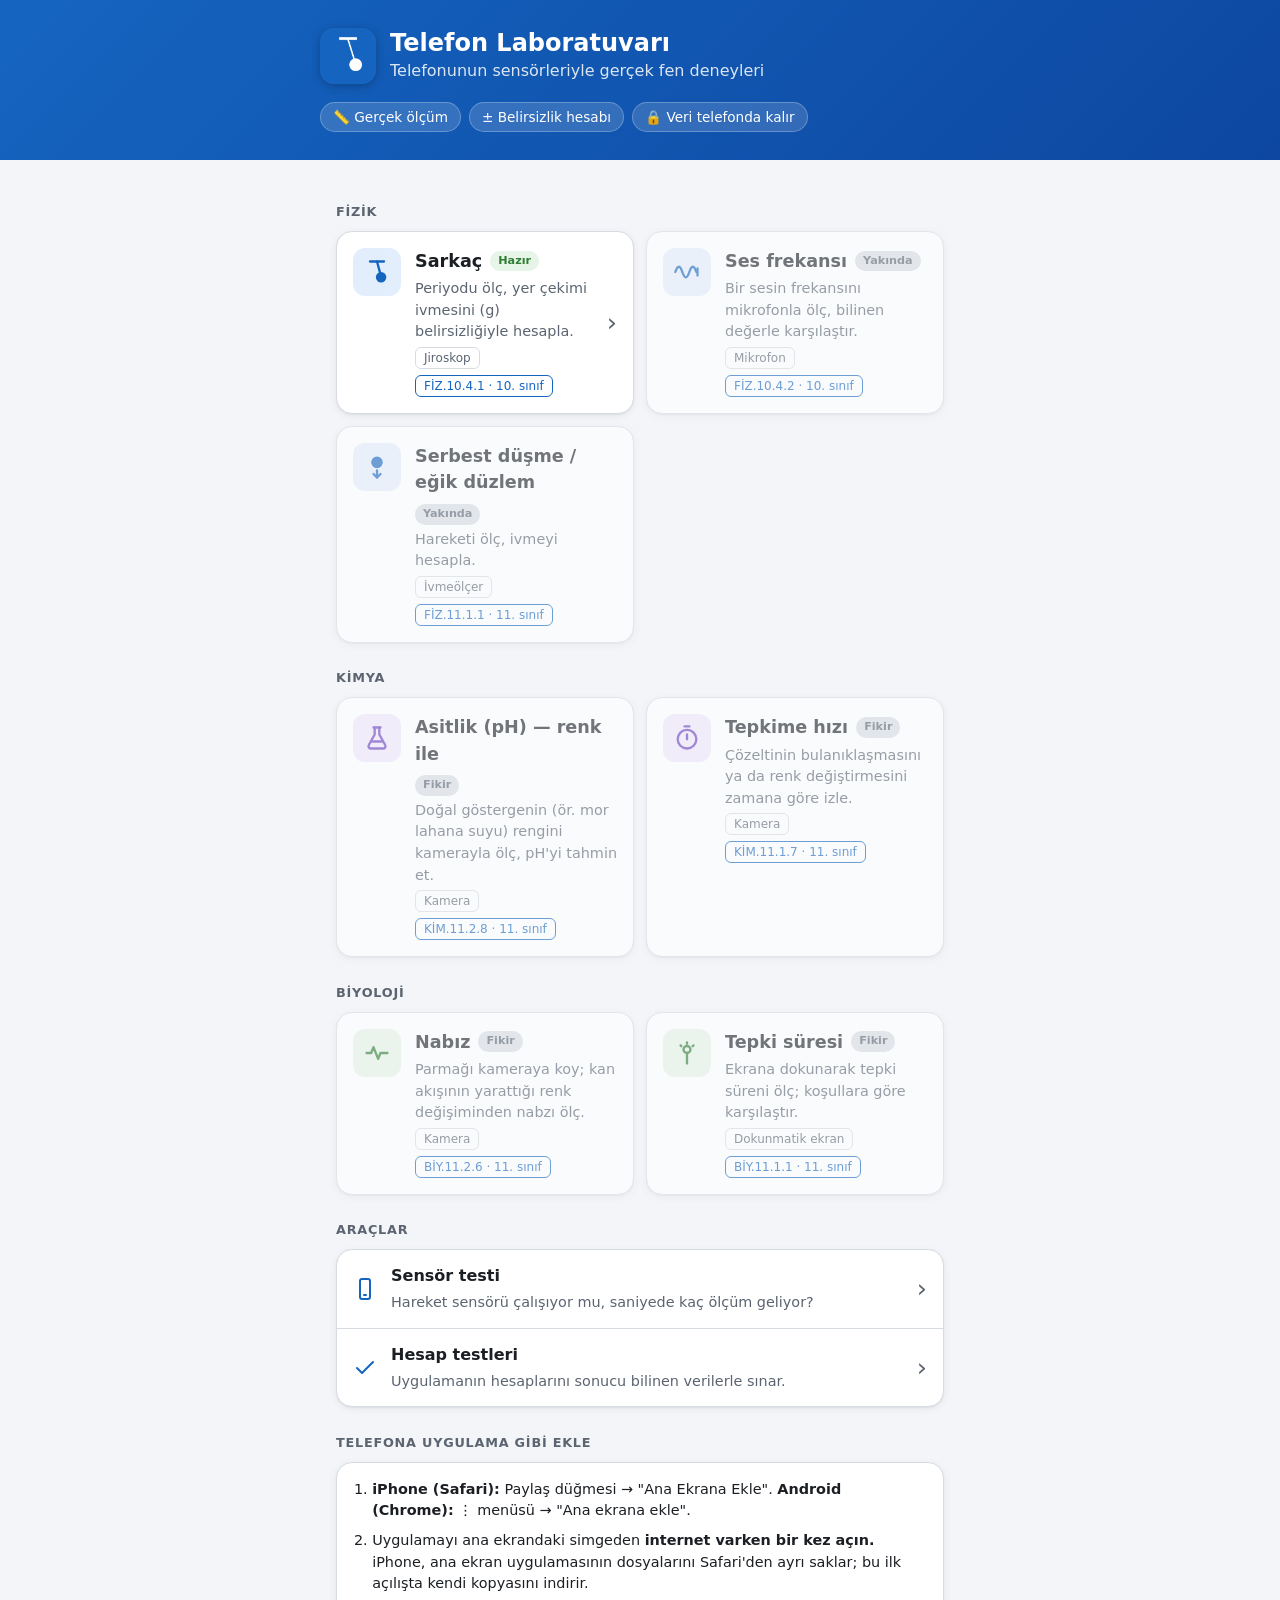
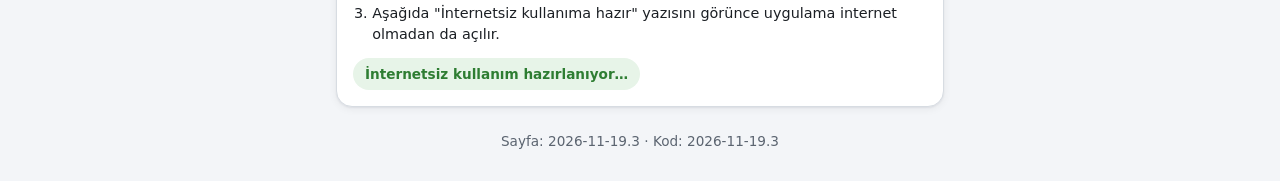
==== commit 65415e0b: "Serbest düşme: hesap fonksiyonları ve testleri - js/analiz/serbest-dusme.js: ivme büyüklüğü, düşüşle" ====
--- a/index.html
+++ b/index.html
@@ -163,7 +163,7 @@
       <p id="cevrimdisiDurum" class="durum-hapi"></p>
     </div>
 
-    <p id="surum" class="kucuk surum">Sayfa: 2026-11-19.2</p>
+    <p id="surum" class="kucuk surum">Sayfa: 2026-11-19.3</p>
   </main>
 
   <script type="module" src="js/sayfalar/ana-sayfa.js"></script>
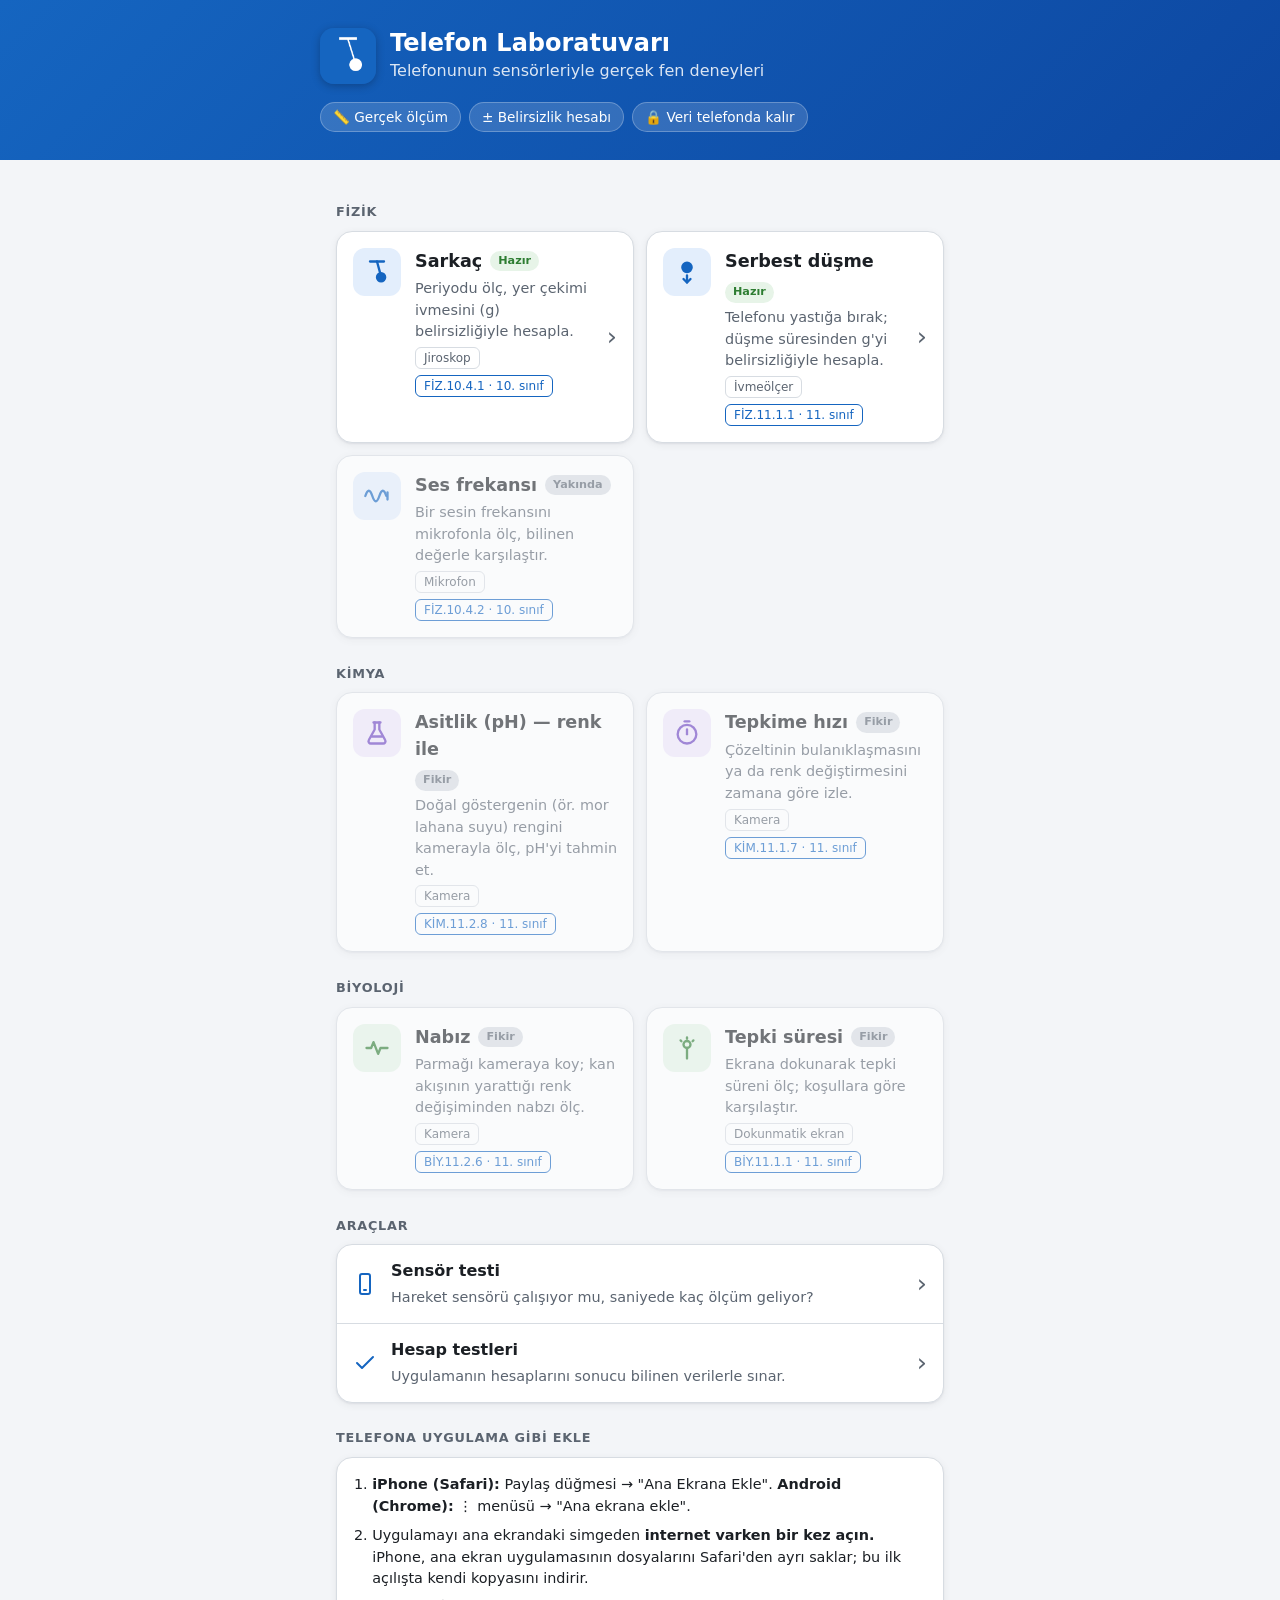
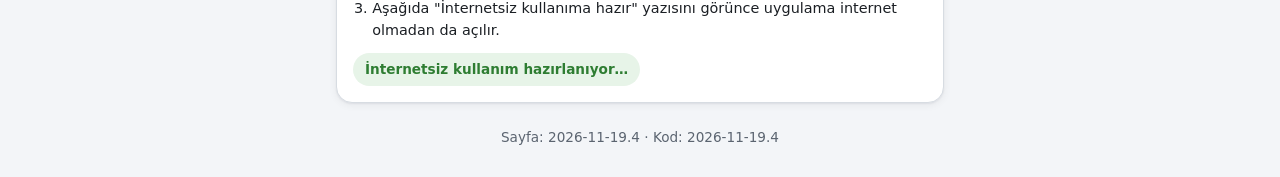
==== commit cd9e7a59: "Serbest düşme sayfası eklendi - serbest-dusme.html + js/sayfalar/serbest-dusme-sayfa.js: güvenlik uy" ====
--- a/index.html
+++ b/index.html
@@ -49,6 +49,19 @@
         <span class="kart-ok" aria-hidden="true">›</span>
       </a>
 
+      <a class="kart" href="serbest-dusme.html">
+        <span class="kart-ikon ikon-mavi" aria-hidden="true">
+          <!-- Düşen top simgesi -->
+          <svg viewBox="0 0 24 24"><circle cx="12" cy="8" r="4" class="dolu" /><path d="M12 15v6" /><path d="M9 18l3 3 3-3" /></svg>
+        </span>
+        <span class="kart-metin">
+          <span class="kart-baslik">Serbest düşme <span class="rozet rozet-hazir">Hazır</span></span>
+          <span class="kart-aciklama">Telefonu yastığa bırak; düşme süresinden g'yi belirsizliğiyle hesapla.</span>
+          <span class="kart-etiketler"><span class="kart-sensor">İvmeölçer</span><span class="kart-kazanim" title="MEB Maarif Modeli öğrenme çıktısı">FİZ.11.1.1 · 11. sınıf</span></span>
+        </span>
+        <span class="kart-ok" aria-hidden="true">›</span>
+      </a>
+
       <!-- Henüz hazır olmayan deneyler: bağlantı değil -->
       <div class="kart kart-pasif" aria-disabled="true">
         <span class="kart-ikon ikon-mavi" aria-hidden="true">
@@ -62,17 +75,6 @@
         </span>
       </div>
 
-      <div class="kart kart-pasif" aria-disabled="true">
-        <span class="kart-ikon ikon-mavi" aria-hidden="true">
-          <!-- Düşen top simgesi -->
-          <svg viewBox="0 0 24 24"><circle cx="12" cy="8" r="4" class="dolu" /><path d="M12 15v6" /><path d="M9 18l3 3 3-3" /></svg>
-        </span>
-        <span class="kart-metin">
-          <span class="kart-baslik">Serbest düşme / eğik düzlem <span class="rozet">Yakında</span></span>
-          <span class="kart-aciklama">Hareketi ölç, ivmeyi hesapla.</span>
-          <span class="kart-etiketler"><span class="kart-sensor">İvmeölçer</span><span class="kart-kazanim" title="MEB Maarif Modeli öğrenme çıktısı">FİZ.11.1.1 · 11. sınıf</span></span>
-        </span>
-      </div>
     </div>
 
     <h2 class="bolum-basligi">Kimya</h2>
@@ -163,7 +165,7 @@
       <p id="cevrimdisiDurum" class="durum-hapi"></p>
     </div>
 
-    <p id="surum" class="kucuk surum">Sayfa: 2026-11-19.3</p>
+    <p id="surum" class="kucuk surum">Sayfa: 2026-11-19.4</p>
   </main>
 
   <script type="module" src="js/sayfalar/ana-sayfa.js"></script>
--- a/css/stil.css
+++ b/css/stil.css
@@ -394,6 +394,16 @@
 }
 .durum-kutusu.hata { background: var(--hata-zemin); }
 
+/* Güvenlik uyarısı kutusu (ör. serbest düşmede "yalnızca yastığa") */
+.uyari-kutusu {
+  margin: 0 0 12px;
+  padding: 10px 12px;
+  border-radius: 10px;
+  background: var(--dikkat-zemin);
+  color: var(--dikkat);
+  font-size: 0.9rem;
+}
+
 /* Açılır talimat kutuları */
 details.talimat { margin-top: 14px; border-top: 1px solid var(--cizgi); padding-top: 10px; }
 details summary { cursor: pointer; font-weight: 600; color: var(--vurgu); }
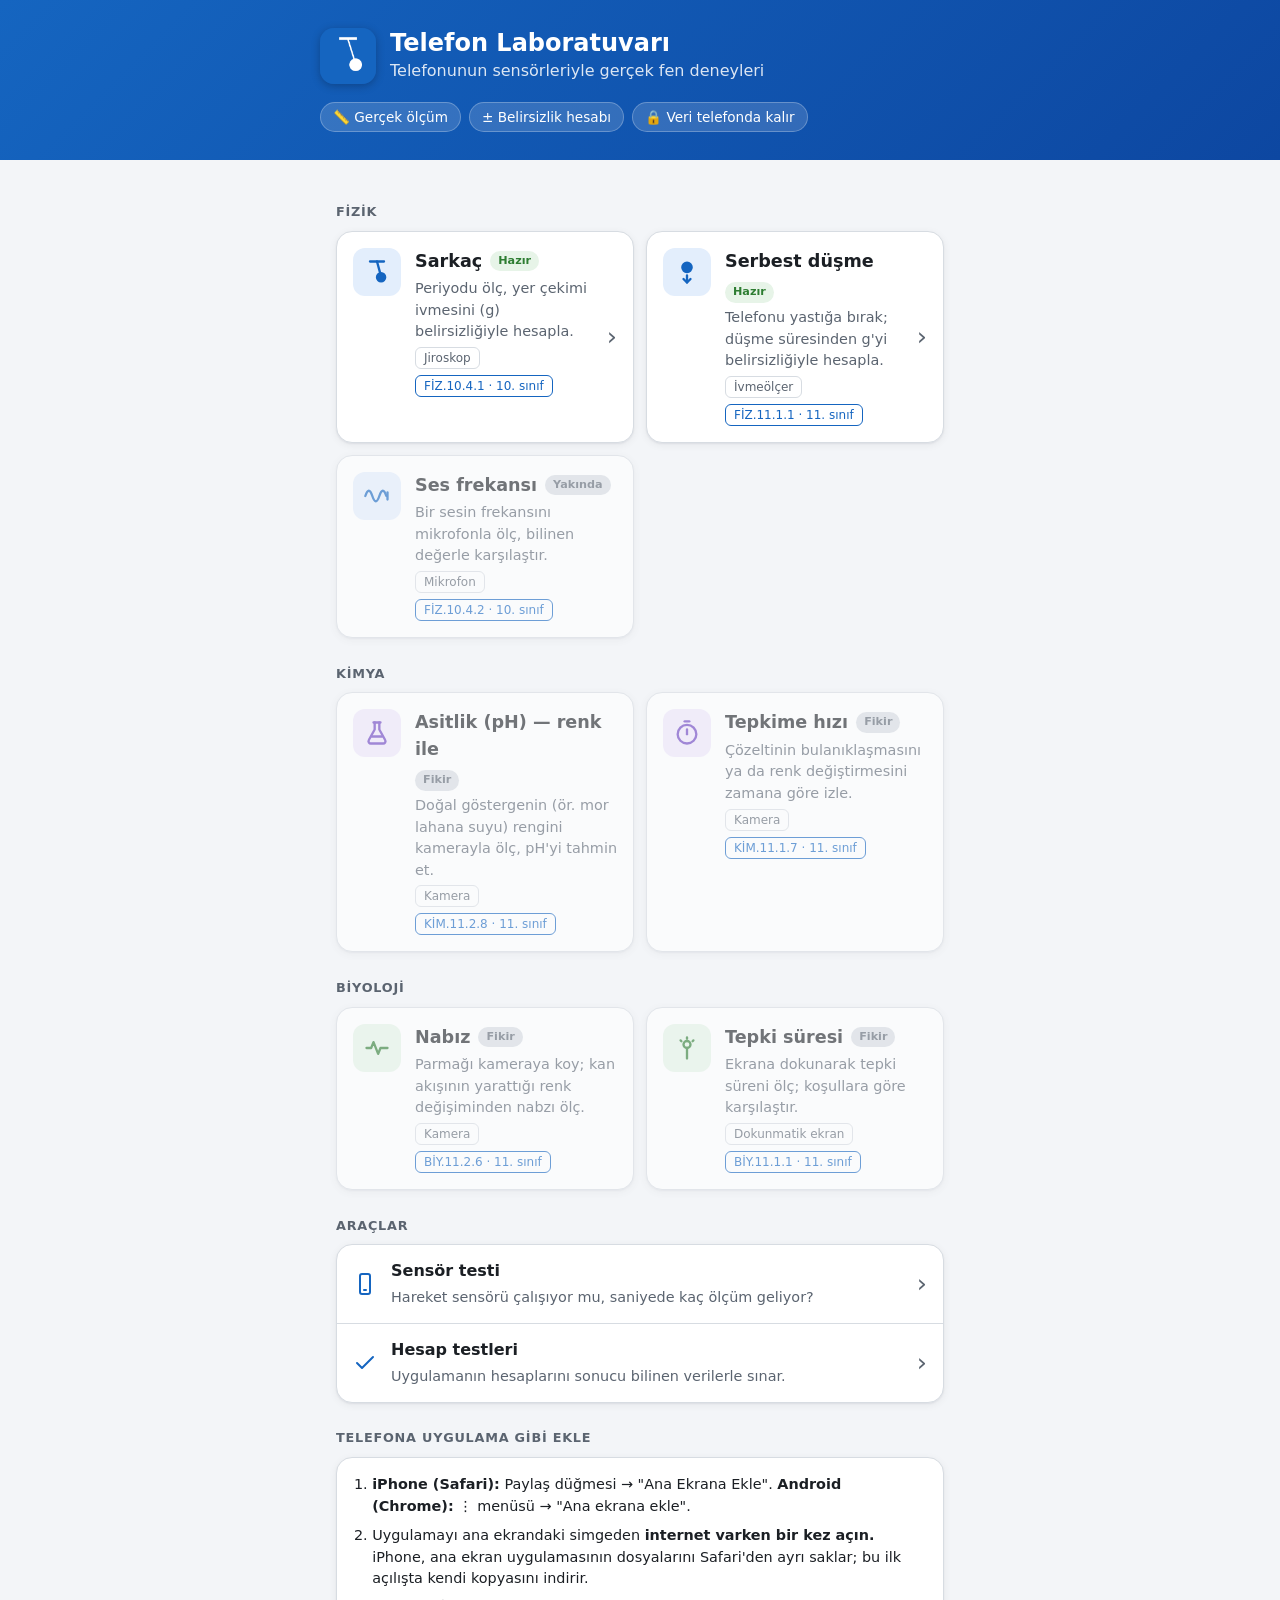
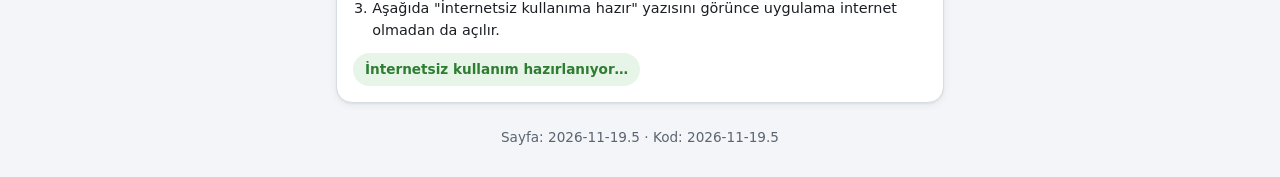
==== commit 0e5a550a: "Serbest düşme: yastıktan sekmeler artık düşüş sayılmıyor İlk gerçek kayıtta (iPhone 14) her düşüşten" ====
--- a/index.html
+++ b/index.html
@@ -165,7 +165,7 @@
       <p id="cevrimdisiDurum" class="durum-hapi"></p>
     </div>
 
-    <p id="surum" class="kucuk surum">Sayfa: 2026-11-19.4</p>
+    <p id="surum" class="kucuk surum">Sayfa: 2026-11-19.5</p>
   </main>
 
   <script type="module" src="js/sayfalar/ana-sayfa.js"></script>
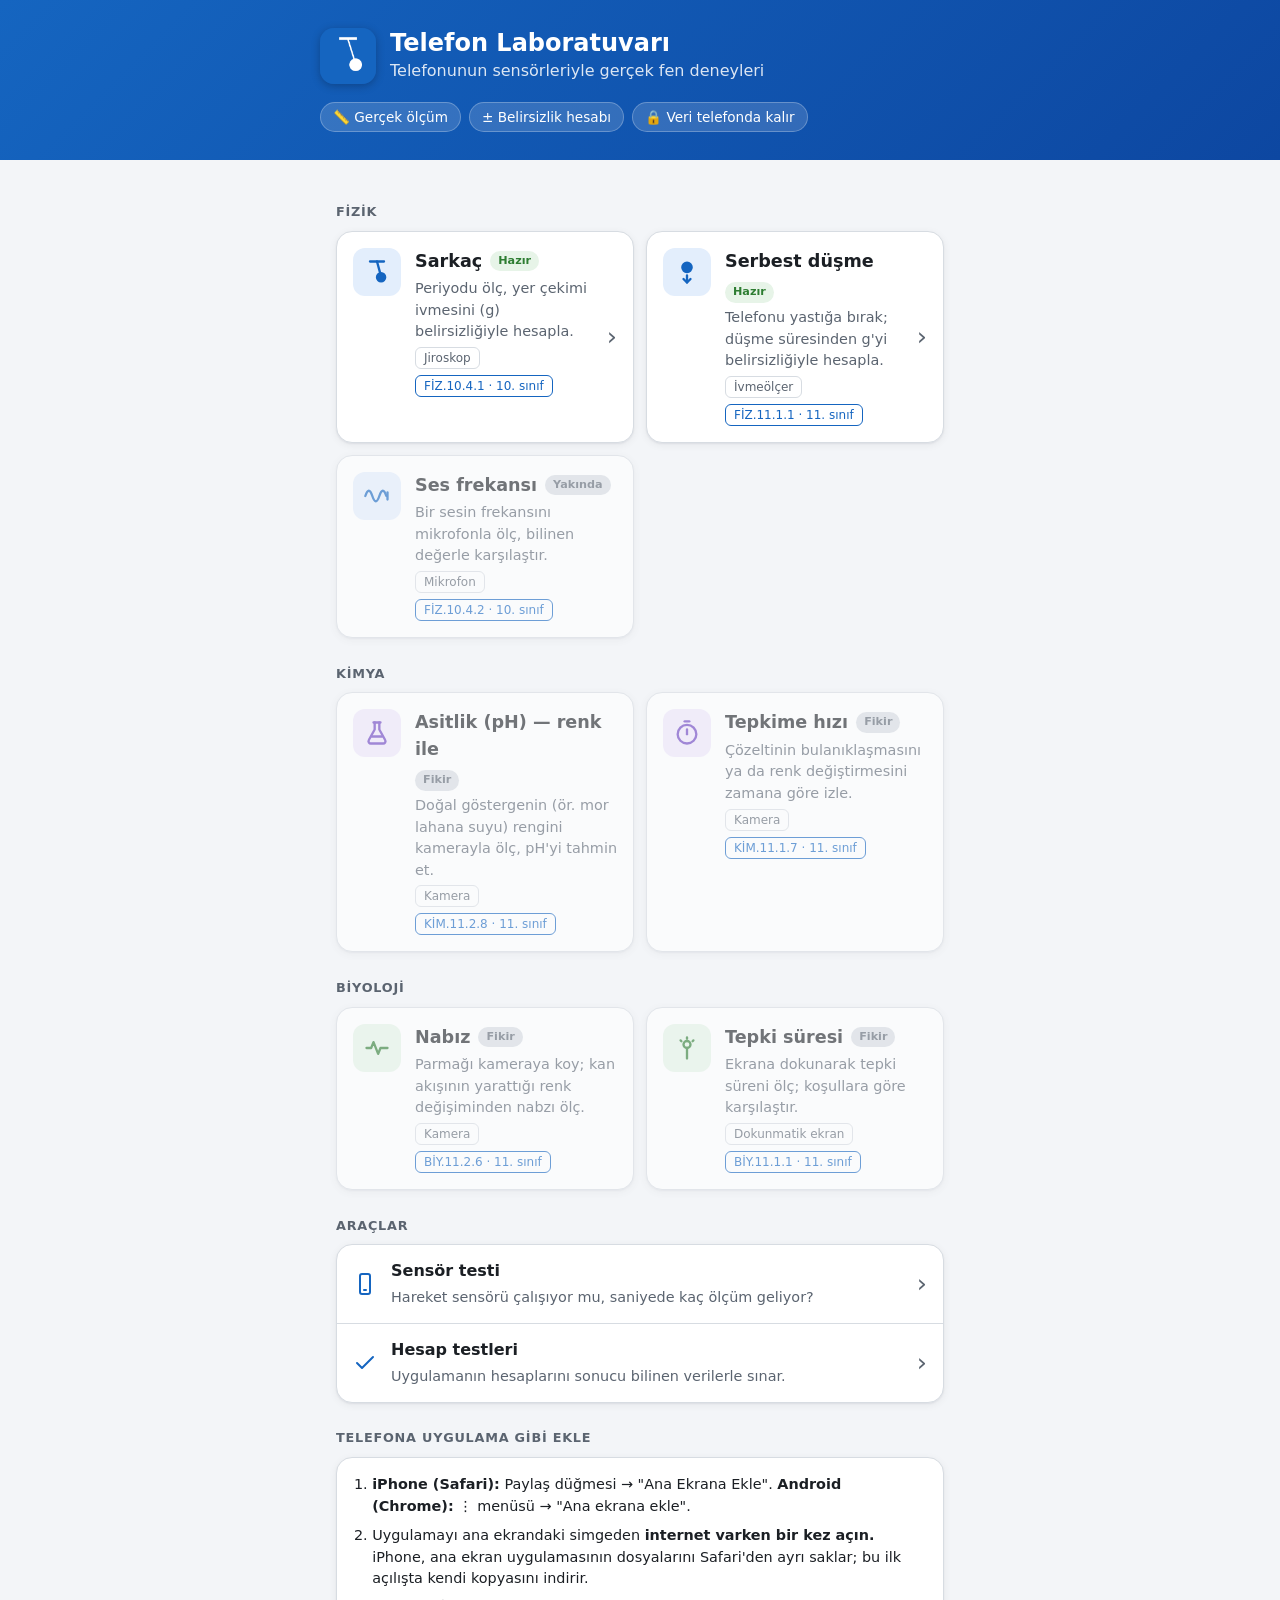
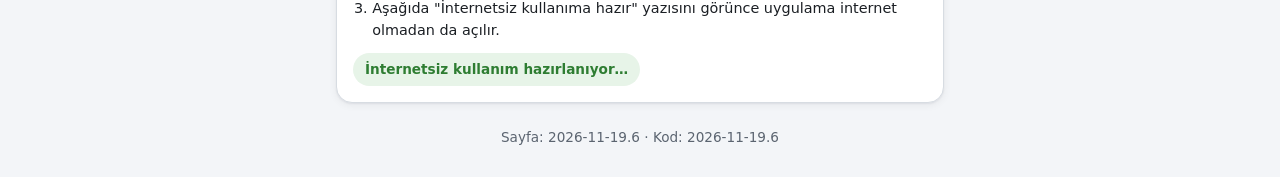
==== commit 3081063c: "Serbest düşme: "Düşüşe yakından bak" bölümü ve geçiş süreleri İlk gerçek ölçümde düşme süreleri bekl" ====
--- a/index.html
+++ b/index.html
@@ -165,7 +165,7 @@
       <p id="cevrimdisiDurum" class="durum-hapi"></p>
     </div>
 
-    <p id="surum" class="kucuk surum">Sayfa: 2026-11-19.5</p>
+    <p id="surum" class="kucuk surum">Sayfa: 2026-11-19.6</p>
   </main>
 
   <script type="module" src="js/sayfalar/ana-sayfa.js"></script>
--- a/css/stil.css
+++ b/css/stil.css
@@ -105,6 +105,8 @@
   border: 1px solid var(--cizgi);
   border-radius: 8px;
 }
+/* Yakından bakış grafikleri (serbest düşme): daha alçak */
+.grafik.grafik-kisa { height: 170px; }
 .aciklama { margin: 0.4rem 0; font-size: 0.9rem; }
 .aciklama-etiketi { margin-right: 1rem; white-space: nowrap; }
 .aciklama-noktasi {
